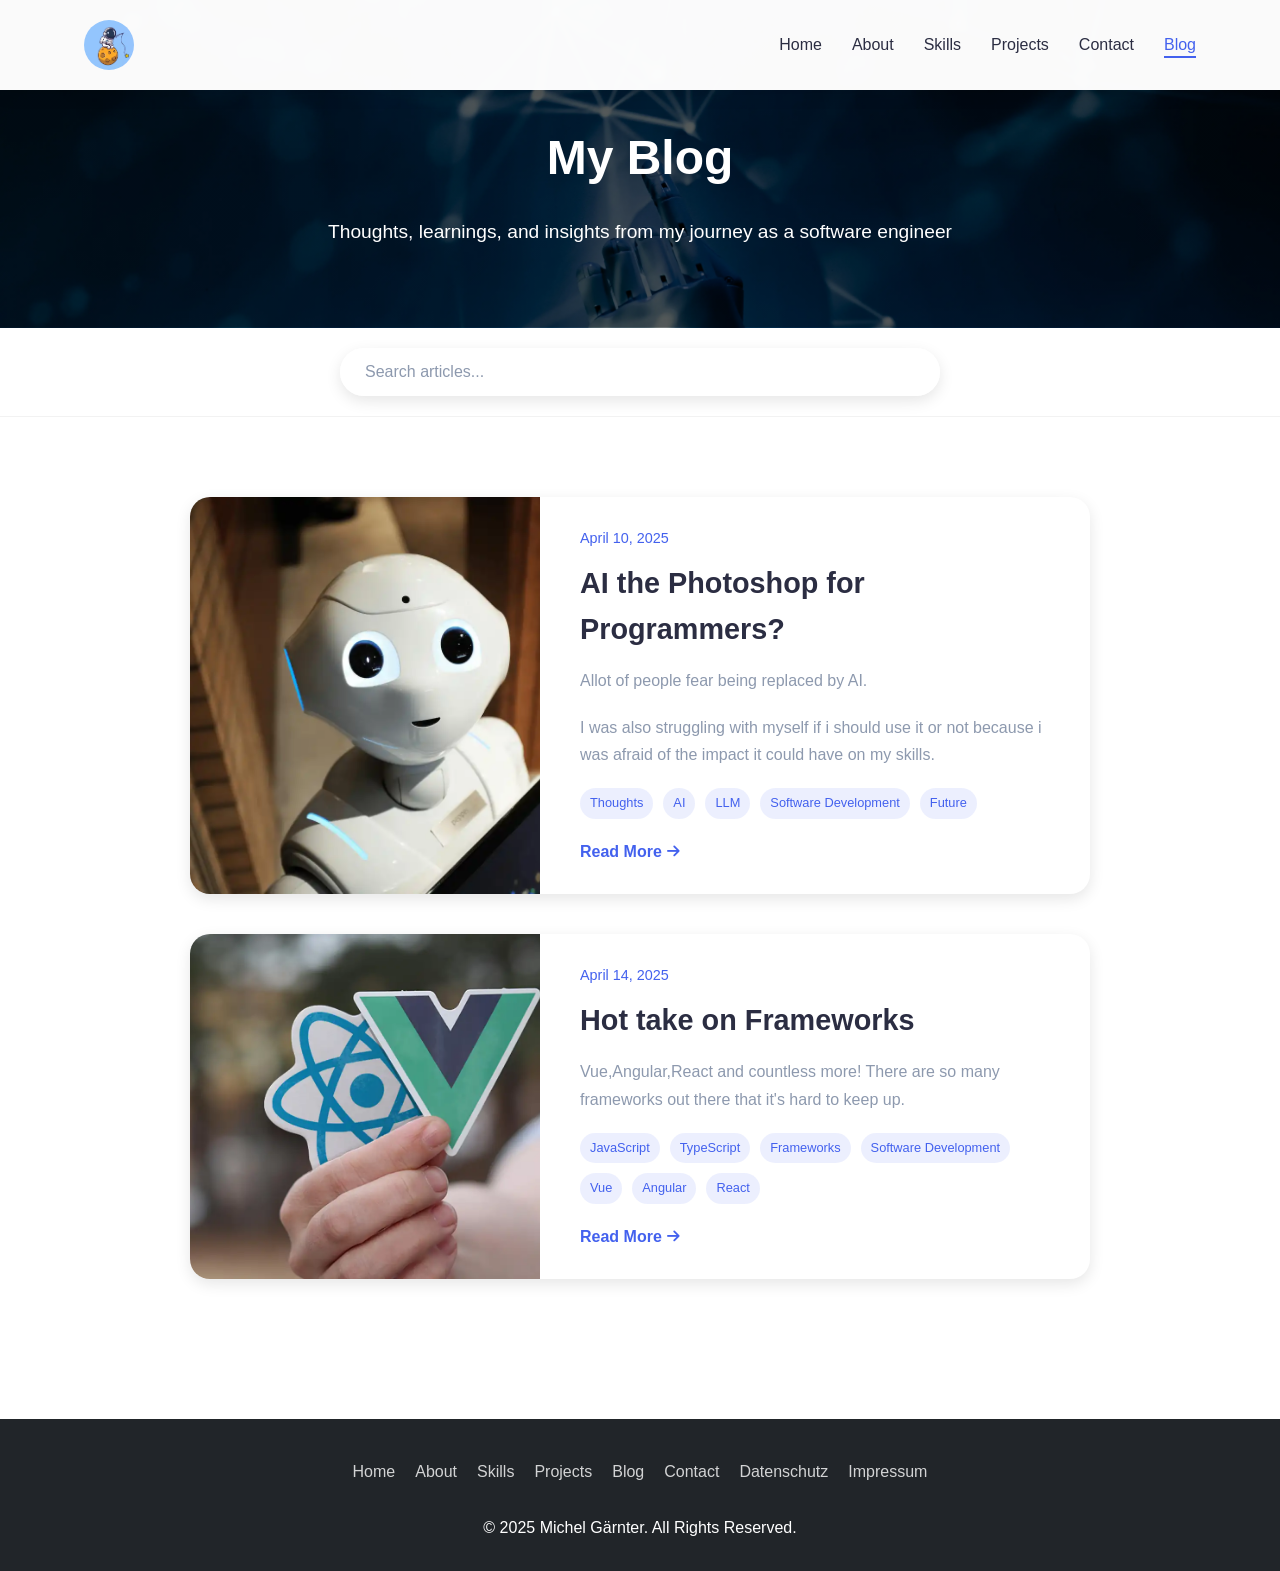
==== pages/blog.html @ 0a462113 "Upload / Init" ====
<!DOCTYPE html>
<html lang="en">
<head>
    <meta charset="UTF-8">
    <meta name="viewport" content="width=device-width, initial-scale=1.0">
    <title>Blog | Michel Gärnter | Software Engineer</title>
    <link rel="stylesheet" href="../css/styles.css">
    <link rel="stylesheet" href="https://cdnjs.cloudflare.com/ajax/libs/font-awesome/6.4.2/css/all.min.css">
</head>
<body>
    <header>
        <div class="container">
            <nav>
                <div class="logo"></div>
                <ul class="nav-links">
                    <li><a href="../index.html#home">Home</a></li>
                    <li><a href="../index.html#about">About</a></li>
                    <li><a href="../index.html#skills">Skills</a></li>
                    <li><a href="../index.html#projects">Projects</a></li>
                    <li><a href="../index.html#contact">Contact</a></li>
                    <li><a href="blog.html" class="active">Blog</a></li>
                </ul>
                <div class="hamburger">
                    <span></span>
                    <span></span>
                    <span></span>
                </div>
            </nav>
        </div>
    </header>

    <section class="blog-header">
        <div class="container">
            <h1>My Blog</h1>
            <p>Thoughts, learnings, and insights from my journey as a software engineer</p>
        </div>
    </section>

    <section class="blog-search">
        <div class="container">
            <div class="search-container">
                <input type="text" placeholder="Search articles..." class="search-input">
            </div>
        </div>
    </section>

    <section class="blog-container">
        <div class="container">
            <div class="blog-grid">
                
                <div class="blog-card">
                    <div class="blog-image">
                        <img src="../img/robot.webp" alt="Blog Post 1">
                    </div>
                    <div class="blog-content">
                        <span class="blog-date">April 10, 2025</span>
                        <h3>AI the Photoshop for Programmers?</h3>
                        <p>Allot of people fear being replaced by AI.</p>
                        <p>
                            I was also struggling with myself if i should use it or not
                            because i was afraid of the impact it could have on my skills.
                        </p>
                        <div class="blog-tags">
                            <span>Thoughts</span>
                            <span>AI</span>
                            <span>LLM</span>
                            <span>Software Development</span>
                            <span>Future</span>
                        </div>
                        <a href="blogpost/ai_the_photoshop_for_programmers.html" class="read-more">Read More <i class="fas fa-arrow-right"></i></a>
                    </div>
                </div>

                <div class="blog-card">
                    <div class="blog-image">
                        <img src="../img/frameworks.webp" alt="Frameworks">
                    </div>
                    <div class="blog-content">
                        <span class="blog-date">April 14, 2025</span>
                        <h3>Hot take on Frameworks</h3>
                        <p>Vue,Angular,React and countless more! There are so many frameworks out there that it's hard to keep up.</p>
                        <div class="blog-tags">
                            <span>JavaScript</span>
                            <span>TypeScript</span>
                            <span>Frameworks</span>
                            <span>Software Development</span>
                            <span>Vue</span>
                            <span>Angular</span>
                            <span>React</span>
                        </div>
                        <a href="blogpost/hot_take_on_frameworks.html" class="read-more">Read More <i class="fas fa-arrow-right"></i></a>
                    </div>
                </div>

            </div>
        </div>
    </section>
    <footer>
        <div class="container">
            <div class="footer-content">
                <div class="footer-links">
                    <a href="../index.html#home">Home</a>
                    <a href="../index.html#about">About</a>
                    <a href="../index.html#skills">Skills</a>
                    <a href="../index.html#projects">Projects</a>
                    <a href="blog.html">Blog</a>
                    <a href="../index.html#contact">Contact</a>
                    <a href="datenschutz.html">Datenschutz</a>
                    <a href="impressum.html">Impressum</a>
                </div>
                <p>&copy; 2025 Michel Gärnter. All Rights Reserved.</p>
            </div>
        </div>
    </footer>

    <script src="script.js"></script>
</body>
</html>
---- css/styles.css ----
/* General Styles */
:root {
    --primary-color: #4361ee;
    --secondary-color: #3a0ca3;
    --text-color: #2b2d42;
    --light-text: #8d99ae;
    --light-bg: #f8f9fa;
    --dark-bg: #212529;
    --white: #ffffff;
    --shadow: 0 5px 15px rgba(0, 0, 0, 0.1);
    --transition: all 0.3s ease;
}

* {
    margin: 0;
    padding: 0;
    box-sizing: border-box;
}

html {
    scroll-behavior: smooth;
}

body {
    font-family: 'Inter', 'Segoe UI', Roboto, -apple-system, BlinkMacSystemFont, sans-serif;
    line-height: 1.6;
    color: var(--text-color);
    background-color: var(--white);
}

.container {
    width: 90%;
    max-width: 1200px;
    margin: 0 auto;
    padding: 0 20px;
}

.section-title {
    text-align: center;
    margin-bottom: 3rem;
    font-size: 2.5rem;
    position: relative;
    padding-bottom: 15px;
}

.section-title::after {
    content: '';
    position: absolute;
    bottom: 0;
    left: 50%;
    transform: translateX(-50%);
    width: 80px;
    height: 4px;
    background: var(--primary-color);
    border-radius: 2px;
}

section {
    padding: 100px 0;
}

a {
    text-decoration: none;
    color: inherit;
}

ul {
    list-style: none;
}

img {
    max-width: 100%;
    height: auto;
    display: block;
}

.btn {
    display: inline-block;
    padding: 12px 24px;
    border-radius: 50px;
    font-weight: 600;
    transition: var(--transition);
    cursor: pointer;
    text-align: center;
}

.primary-btn {
    background-color: var(--primary-color);
    color: var(--white);
    border: 2px solid var(--primary-color);
}

.primary-btn:hover {
    background-color: transparent;
    color: var(--primary-color);
}

.secondary-btn {
    background-color: transparent;
    color: var(--white);
    border: 2px solid var(--white);
}

.secondary-btn:hover {
    background-color: var(--white);
    color: var(--primary-color);
}

.small-btn {
    padding: 8px 16px;
    font-size: 0.9rem;
}

/* Header */
header {
    position: fixed;
    top: 0;
    left: 0;
    width: 100%;
    background-color: rgba(255, 255, 255, 0.98);
    box-shadow: var(--shadow);
    z-index: 1000;
}

nav {
    display: flex;
    justify-content: space-between;
    align-items: center;
    padding: 20px 0;
}

.logo {
    width: 50px;
    height: 50px;
    border-radius: 50%;
    background-image: url('../img/icon.webp');
    background-size: cover;
    background-position: center;
    background-repeat: no-repeat;
}

.nav-links {
    display: flex;
    gap: 30px;
}

.nav-links li a {
    font-weight: 500;
    position: relative;
}

.nav-links li a::after {
    content: '';
    position: absolute;
    bottom: -5px;
    left: 0;
    width: 0;
    height: 2px;
    background-color: var(--primary-color);
    transition: var(--transition);
}

.nav-links li a:hover::after,
.nav-links li a.active::after {
    width: 100%;
}

.nav-links li a.active {
    color: var(--primary-color);
}

.hamburger {
    display: none;
    flex-direction: column;
    cursor: pointer;
}

.hamburger span {
    width: 25px;
    height: 3px;
    background-color: var(--text-color);
    margin: 2px 0;
    transition: var(--transition);
}

/* Hero Section */
.hero {
    min-height: 100vh;
    display: flex;
    align-items: center;
    background: linear-gradient(rgba(0, 0, 0, 0.6), rgba(0, 0, 0, 0.6)), url('../img/hero-background.webp');
    background-size: cover;
    background-position: center;
    padding-top: 80px;
    color: var(--white);
}

.hero-content {
    max-width: 800px;
    margin: 0 auto;
    text-align: center;
}

.hero h1 {
    font-size: 4rem;
    margin-bottom: 10px;
    color: var(--white);
}

.hero h2 {
    font-size: 2rem;
    margin-bottom: 20px;
    color: var(--primary-color);
}

.hero p {
    font-size: 1.2rem;
    color: var(--white);
    margin-bottom: 40px;
}

.cta-buttons {
    display: flex;
    gap: 20px;
    justify-content: center;
}

/* About Section */
.about {
    background-color: var(--white);
}

.about-content {
    max-width: 800px;
    margin: 0 auto;
}

.about-text p {
    margin-bottom: 20px;
    color: var(--text-color);
    font-size: 1.1rem;
    line-height: 1.8;
}

.about-details {
    display: grid;
    grid-template-columns: repeat(3, 1fr);
    gap: 20px;
    margin-top: 40px;
}

.detail {
    display: flex;
    align-items: center;
    gap: 10px;
}

.detail i {
    color: var(--primary-color);
    font-size: 1.2rem;
}

/* Skills Section */
.skills {
    background-color: var(--light-bg);
}

.skills-container {
    display: grid;
    grid-template-columns: repeat(auto-fit, minmax(300px, 1fr));
    gap: 40px;
}

.skill-category h3 {
    margin-bottom: 20px;
    color: var(--secondary-color);
    font-size: 1.5rem;
}

.skill-items {
    display: flex;
    flex-direction: column;
    gap: 20px;
}

.skill-item {
    display: flex;
    flex-direction: column;
    gap: 5px;
}

.skill-item span {
    font-weight: 500;
}

.progress-bar {
    height: 10px;
    background-color: rgba(67, 97, 238, 0.1);
    border-radius: 10px;
    overflow: hidden;
}

.progress {
    height: 100%;
    background-color: var(--primary-color);
    border-radius: 10px;
}

/* Projects Section */
.projects {
    background-color: var(--white);
}

.projects-grid {
    display: grid;
    grid-template-columns: repeat(auto-fill, minmax(350px, 1fr));
    gap: 40px;
}

.project-card {
    background-color: var(--white);
    border-radius: 20px;
    overflow: hidden;
    box-shadow: var(--shadow);
    transition: box-shadow 0.3s ease;
    display: flex;
    flex-direction: column;
}

.project-card:hover {
    box-shadow: 0 15px 30px rgba(0, 0, 0, 0.15);
}

.project-image {
    height: 200px;
    overflow: hidden;
}

.project-image img {
    width: 100%;
    height: 100%;
    object-fit: cover;
    object-position: top;
    transition: var(--transition);
}

.project-card:hover .project-image img {
    transform: scale(1.05);
}

.project-info {
    padding: 20px;
    display: flex;
    flex-direction: column;
    flex-grow: 1;
}

.project-info h3 {
    font-size: 1.5rem;
    margin-bottom: 10px;
    color: var(--text-color);
}

.project-info p {
    margin-bottom: 15px;
    color: var(--light-text);
}

.project-tags {
    display: flex;
    flex-wrap: wrap;
    gap: 10px;
    margin-bottom: 10px;
    margin-top: auto;
}

.project-tags span {
    background-color: rgba(67, 97, 238, 0.1);
    color: var(--primary-color);
    padding: 5px 10px;
    border-radius: 50px;
    font-size: 0.8rem;
    font-weight: 500;
}

.project-links {
    display: flex;
    gap: 10px;
    margin-bottom: 0;
}

/* Blog Section */
.blog-header {
    background: linear-gradient(rgba(0, 0, 0, 0.6), rgba(0, 0, 0, 0.6)), url('../img/hero-background.webp');
    background-size: cover;
    background-position: center;
    padding: 120px 0 80px;
    text-align: center;
    color: var(--white);
}

.blog-header h1 {
    font-size: 3rem;
    margin-bottom: 20px;
    color: var(--white);
}

.blog-header p {
    font-size: 1.2rem;
    color: var(--white);
    max-width: 700px;
    margin: 0 auto;
}

.blog-search {
    background-color: var(--white);
    padding: 20px 0;
    border-bottom: 1px solid rgba(0, 0, 0, 0.05);
}

.search-container {
    max-width: 600px;
    margin: 0 auto;
    box-shadow: var(--shadow);
    border-radius: 50px;
    overflow: hidden;
}

.search-input {
    width: 100%;
    padding: 15px 25px;
    border: none;
    font-size: 1rem;
    font-family: inherit;
    background-color: var(--white);
}

.search-input:focus {
    outline: none;
}

.search-input::placeholder {
    color: var(--light-text);
}

.search-button {
    background-color: var(--primary-color);
    color: var(--white);
    border: none;
    padding: 0 25px;
    cursor: pointer;
    transition: var(--transition);
}

.search-button:hover {
    background-color: var(--secondary-color);
}

.blog-container {
    padding: 80px 0;
}

.blog-grid {
    display: grid;
    grid-template-columns: 1fr;
    gap: 40px;
    margin-bottom: 60px;
    max-width: 900px;
    margin-left: auto;
    margin-right: auto;
}

.blog-card {
    background-color: var(--white);
    border-radius: 20px;
    overflow: hidden;
    box-shadow: var(--shadow);
    transition: var(--transition);
    display: grid;
    grid-template-columns: 350px 1fr;
    min-height: 300px;
}

.blog-card:hover {
    transform: translateY(-10px);
    box-shadow: 0 15px 30px rgba(0, 0, 0, 0.15);
}

.blog-image {
    height: 100%;
    overflow: hidden;
}

.blog-image img {
    width: 100%;
    height: 100%;
    object-fit: cover;
    transition: var(--transition);
}

.blog-card:hover .blog-image img {
    transform: scale(1.05);
}

.blog-content {
    padding: 30px 40px;
    display: flex;
    flex-direction: column;
    justify-content: center;
    min-height: 250px;
}

.blog-date {
    color: var(--primary-color);
    font-size: 0.9rem;
    font-weight: 500;
    margin-bottom: 10px;
    display: block;
}

.blog-content h3 {
    font-size: 1.8rem;
    margin-bottom: 15px;
    color: var(--text-color);
}

.blog-content p {
    color: var(--light-text);
    margin-bottom: 20px;
    line-height: 1.7;
}

.blog-tags {
    display: flex;
    flex-wrap: wrap;
    gap: 10px;
    margin-bottom: 20px;
}

.blog-tags span {
    background-color: rgba(67, 97, 238, 0.1);
    color: var(--primary-color);
    padding: 5px 10px;
    border-radius: 50px;
    font-size: 0.8rem;
    font-weight: 500;
}

.read-more {
    color: var(--primary-color);
    font-weight: 600;
    display: inline-flex;
    align-items: center;
    transition: var(--transition);
}

.read-more i {
    margin-left: 5px;
    font-size: 0.9rem;
    transition: var(--transition);
}

.read-more:hover {
    color: var(--secondary-color);
}

.read-more:hover i {
    transform: translateX(5px);
}

.pagination {
    display: flex;
    justify-content: center;
    gap: 10px;
}

.pagination-btn {
    width: 40px;
    height: 40px;
    display: flex;
    align-items: center;
    justify-content: center;
    border-radius: 50%;
    background-color: var(--white);
    color: var(--text-color);
    font-weight: 600;
    box-shadow: var(--shadow);
    transition: var(--transition);
}

.pagination-btn.active,
.pagination-btn:hover {
    background-color: var(--primary-color);
    color: var(--white);
}

/* Contact Section */
.contact {
    background-color: var(--light-bg);
}

.contact-container {
    display: flex;
    justify-content: center;
    align-items: center;
}

.contact-info {
    max-width: 600px;
    text-align: center;
}

.contact-info p {
    margin-bottom: 30px;
    color: var(--text-color);
}

.contact-methods {
    display: flex;
    flex-direction: column;
    gap: 20px;
    margin-bottom: 30px;
    align-items: center;
}

.contact-method {
    display: flex;
    align-items: center;
    gap: 15px;
}

.contact-method i {
    width: 40px;
    height: 40px;
    display: flex;
    align-items: center;
    justify-content: center;
    background-color: rgba(67, 97, 238, 0.1);
    color: var(--primary-color);
    border-radius: 50%;
    font-size: 1.2rem;
}

.social-links {
    display: flex;
    gap: 15px;
    justify-content: center;
}

.social-link {
    width: 45px;
    height: 45px;
    display: flex;
    align-items: center;
    justify-content: center;
    background-color: var(--white);
    color: var(--primary-color);
    border-radius: 50%;
    font-size: 1.5rem;
    transition: var(--transition);
    box-shadow: var(--shadow);
}

.social-link:hover {
    background-color: var(--primary-color);
    color: var(--white);
    transform: translateY(-5px);
}

.contact-form {
    background-color: var(--white);
    padding: 30px;
    border-radius: 20px;
    box-shadow: var(--shadow);
}

.form-group {
    margin-bottom: 20px;
}

.form-group input,
.form-group textarea {
    width: 100%;
    padding: 15px;
    border: 1px solid #e0e0e0;
    border-radius: 10px;
    font-size: 1rem;
    font-family: inherit;
    transition: var(--transition);
}

.form-group input:focus,
.form-group textarea:focus {
    outline: none;
    border-color: var(--primary-color);
    box-shadow: 0 0 0 3px rgba(67, 97, 238, 0.1);
}

.contact-link {
    color: var(--text-color);
    text-decoration: none;
    transition: var(--transition);
}

.contact-link:hover {
    color: var(--primary-color);
}

/* Footer */
footer {
    background-color: var(--dark-bg);
    color: var(--white);
    padding: 40px 0 30px;
    text-align: center;
}

.footer-content {
    display: flex;
    flex-direction: column;
    align-items: center;
    gap: 20px;
}

.footer-links {
    display: flex;
    gap: 20px;
    flex-wrap: wrap;
    justify-content: center;
    margin-bottom: 10px;
}

.footer-links a {
    color: var(--white);
    opacity: 0.8;
    transition: var(--transition);
}

.footer-links a:hover {
    opacity: 1;
    color: var(--primary-color);
}

/* Responsive Design */
@media (max-width: 992px) {
    /* Remove the contact-container rule since we don't have a grid anymore */
}

@media (max-width: 768px) {
    .nav-links {
        display: none;
    }
    
    .hamburger {
        display: flex;
    }
    
    .hero h1 {
        font-size: 3rem;
    }
    
    .hero h2 {
        font-size: 1.5rem;
    }
    
    .section-title {
        font-size: 2rem;
    }
    
    .cta-buttons {
        flex-direction: column;
        gap: 15px;
    }
    
    .cta-buttons .btn {
        width: 100%;
    }
    
    .skills-container {
        grid-template-columns: 1fr;
    }
    
    .projects-grid {
        grid-template-columns: 1fr;
    }
    
    .about-details {
        grid-template-columns: 1fr;
    }
    
    .blog-grid {
        grid-template-columns: 1fr;
    }
    
    .blog-card {
        grid-template-columns: 1fr;
    }
    
    .blog-image {
        height: 200px;
    }
    
    .blog-header h1 {
        font-size: 2.5rem;
    }
}

@media (max-width: 480px) {
    .hero h1 {
        font-size: 2.5rem;
    }
}

.copy-notification {
    position: fixed;
    bottom: 20px;
    right: 20px;
    background-color: var(--primary-color);
    color: var(--white);
    padding: 10px 20px;
    border-radius: 50px;
    box-shadow: var(--shadow);
    opacity: 0;
    transform: translateY(20px);
    transition: opacity 0.3s ease, transform 0.3s ease;
    z-index: 1000;
}

.copy-notification.show {
    opacity: 1;
    transform: translateY(0);
}

/* Privacy Policy Page */
.privacy-header {
    background: linear-gradient(rgba(0, 0, 0, 0.6), rgba(0, 0, 0, 0.6)), url('../img/hero-background.webp');
    background-size: cover;
    background-position: center;
    padding: 120px 0 80px;
    text-align: center;
    color: var(--white);
}

.privacy-header h1 {
    font-size: 3rem;
    margin-bottom: 20px;
    color: var(--white);
}

.privacy-header p {
    font-size: 1.2rem;
    color: var(--white);
    opacity: 0.9;
}

.privacy-content {
    padding: 80px 0;
    background-color: var(--white);
}

.privacy-section {
    margin-bottom: 40px;
}

.privacy-section h2 {
    color: var(--primary-color);
    margin-bottom: 20px;
    font-size: 1.8rem;
}

.privacy-section p {
    margin-bottom: 15px;
    line-height: 1.6;
}

.privacy-section ul {
    list-style-type: disc;
    padding-left: 20px;
    margin-bottom: 15px;
}

.privacy-section ul li {
    margin-bottom: 10px;
    line-height: 1.6;
}

/* Blog Post Page */
.blog-post {
    padding: 80px 0;
    background-color: var(--white);
}

.blog-post-content {
    max-width: 800px;
    margin: 0 auto;
}

.blog-post-image {
    margin-bottom: 40px;
    border-radius: 20px;
    overflow: hidden;
    box-shadow: var(--shadow);
}

.blog-post-image img {
    width: 100%;
    height: auto;
    display: block;
}

.blog-post-text {
    margin-bottom: 40px;
}

.blog-post-text p {
    margin-bottom: 20px;
    line-height: 1.8;
    color: var(--text-color);
}

.blog-post-text ul {
    margin-bottom: 20px;
    padding-left: 20px;
}

.blog-post-text ul li {
    margin-bottom: 10px;
    line-height: 1.6;
    display: flex;
    align-items: flex-start;
    gap: 10px;
}

.blog-post-text ul li i {
    color: var(--primary-color);
    margin-top: 4px;
    flex-shrink: 0;
}

.blog-post-tags {
    display: flex;
    flex-wrap: wrap;
    gap: 10px;
}

.blog-post-tags span {
    background-color: rgba(67, 97, 238, 0.1);
    color: var(--primary-color);
    padding: 5px 10px;
    border-radius: 50px;
    font-size: 0.9rem;
    font-weight: 500;
}

.blog-post-text h3 {
    color: var(--primary-color);
    margin: 30px 0 20px;
    font-size: 1.5rem;
}

.back-button {
    display: inline-flex;
    align-items: center;
    gap: 8px;
    color: var(--primary-color);
    text-decoration: none;
    font-weight: 500;
    margin-bottom: 30px;
    transition: var(--transition);
    background-color: rgba(67, 97, 238, 0.1);
    padding: 12px 20px;
    border-radius: 50px;
    box-shadow: 0 2px 5px rgba(0, 0, 0, 0.1);
}

.back-button:hover {
    color: var(--white);
    background-color: var(--primary-color);
    transform: translateX(-5px);
    box-shadow: 0 4px 8px rgba(0, 0, 0, 0.2);
}

.back-button i {
    font-size: 0.9rem;
}

/* Specific styling for the bottom back button */
.blog-post-tags + .back-button {
    display: block;
    text-align: center;
    margin: 40px auto;
    max-width: 200px;
}
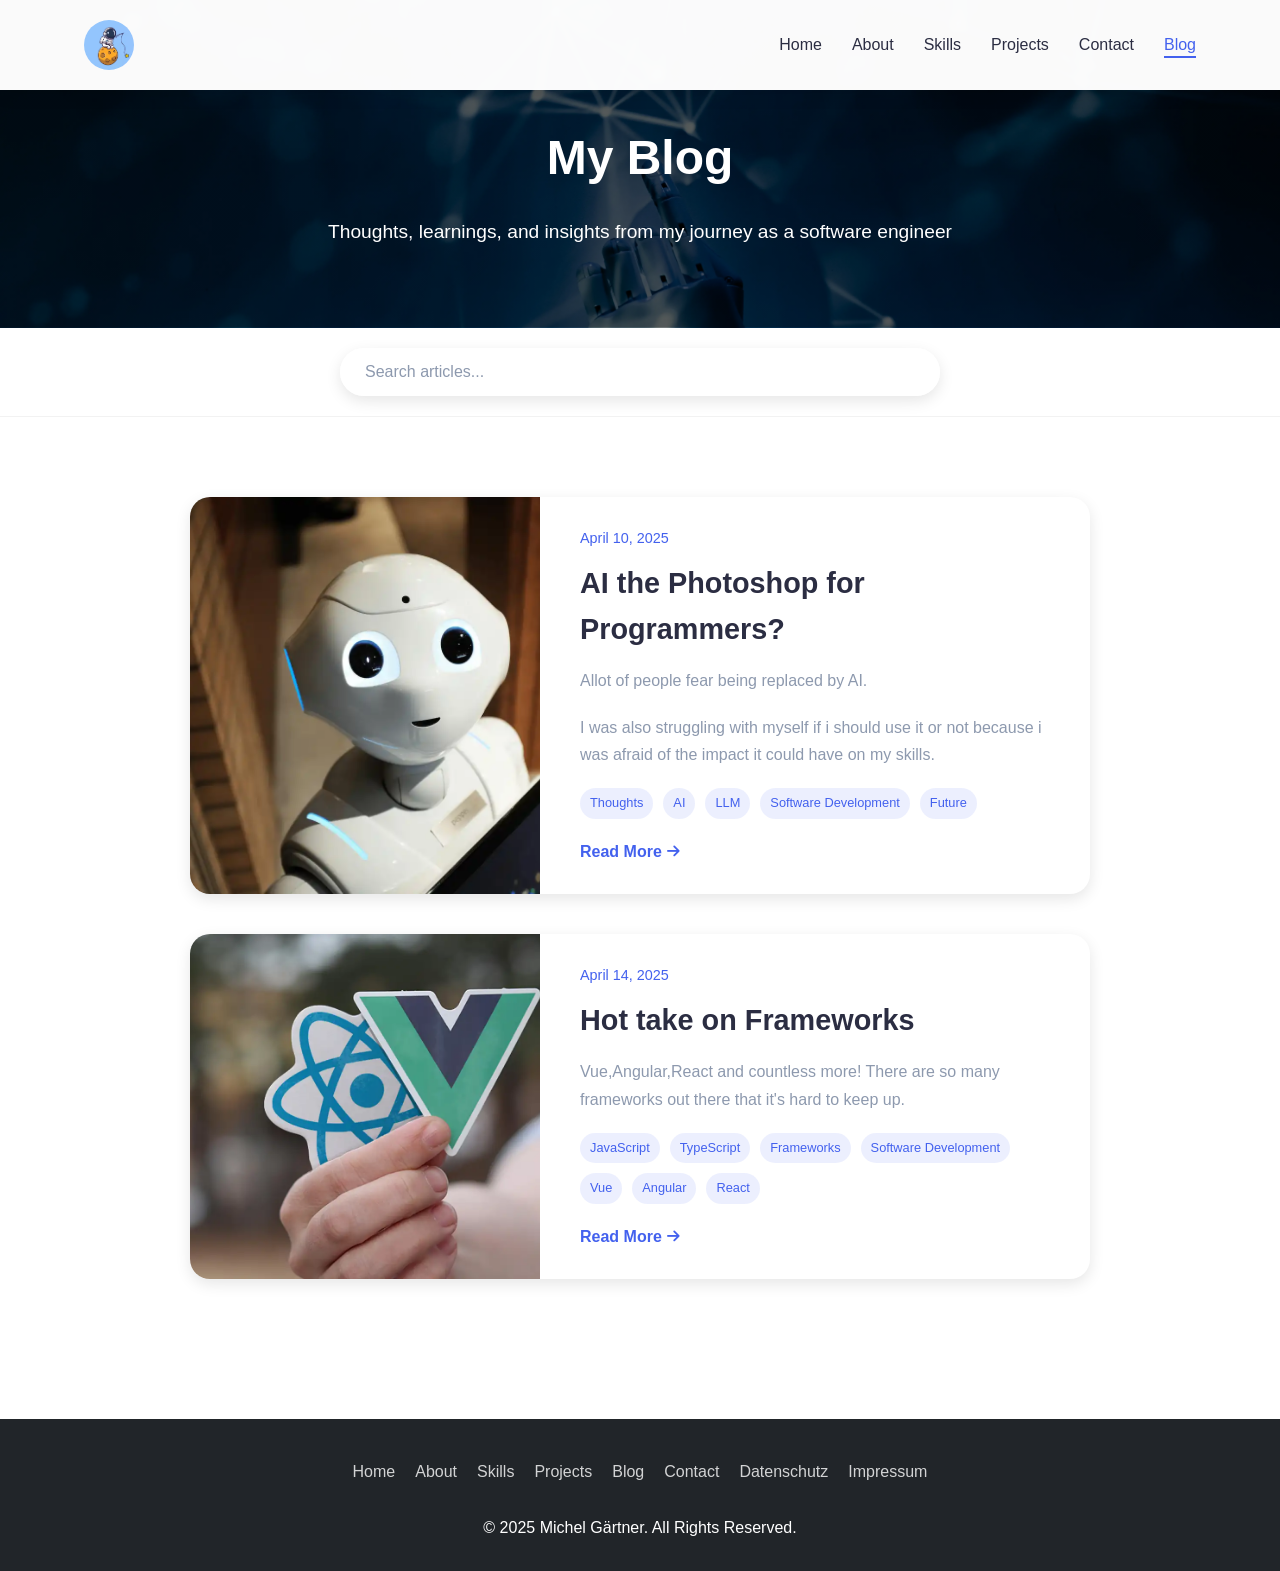
==== commit c3c643b5: "Refactor HTML structure and improve formatting across multiple pages for consistency and readability" ====
--- a/pages/blog.html
+++ b/pages/blog.html
@@ -1,118 +1,135 @@
 <!DOCTYPE html>
 <html lang="en">
-<head>
-    <meta charset="UTF-8">
-    <meta name="viewport" content="width=device-width, initial-scale=1.0">
-    <title>Blog | Michel Gärnter | Software Engineer</title>
-    <link rel="stylesheet" href="../css/styles.css">
-    <link rel="stylesheet" href="https://cdnjs.cloudflare.com/ajax/libs/font-awesome/6.4.2/css/all.min.css">
-</head>
-<body>
+  <head>
+    <meta charset="UTF-8" />
+    <meta name="viewport" content="width=device-width, initial-scale=1.0" />
+    <title>Blog | Michel Gärtner | Software Engineer</title>
+    <link rel="stylesheet" href="../css/styles.css" />
+    <link
+      rel="stylesheet"
+      href="https://cdnjs.cloudflare.com/ajax/libs/font-awesome/6.4.2/css/all.min.css"
+    />
+  </head>
+  <body>
     <header>
-        <div class="container">
-            <nav>
-                <div class="logo"></div>
-                <ul class="nav-links">
-                    <li><a href="../index.html#home">Home</a></li>
-                    <li><a href="../index.html#about">About</a></li>
-                    <li><a href="../index.html#skills">Skills</a></li>
-                    <li><a href="../index.html#projects">Projects</a></li>
-                    <li><a href="../index.html#contact">Contact</a></li>
-                    <li><a href="blog.html" class="active">Blog</a></li>
-                </ul>
-                <div class="hamburger">
-                    <span></span>
-                    <span></span>
-                    <span></span>
-                </div>
-            </nav>
-        </div>
+      <div class="container">
+        <nav>
+          <div class="logo"></div>
+          <ul class="nav-links">
+            <li><a href="../index.html#home">Home</a></li>
+            <li><a href="../index.html#about">About</a></li>
+            <li><a href="../index.html#skills">Skills</a></li>
+            <li><a href="../index.html#projects">Projects</a></li>
+            <li><a href="../index.html#contact">Contact</a></li>
+            <li><a href="blog.html" class="active">Blog</a></li>
+          </ul>
+          <div class="hamburger">
+            <span></span>
+            <span></span>
+            <span></span>
+          </div>
+        </nav>
+      </div>
     </header>
 
     <section class="blog-header">
-        <div class="container">
-            <h1>My Blog</h1>
-            <p>Thoughts, learnings, and insights from my journey as a software engineer</p>
-        </div>
+      <div class="container">
+        <h1>My Blog</h1>
+        <p>
+          Thoughts, learnings, and insights from my journey as a software
+          engineer
+        </p>
+      </div>
     </section>
 
     <section class="blog-search">
-        <div class="container">
-            <div class="search-container">
-                <input type="text" placeholder="Search articles..." class="search-input">
-            </div>
+      <div class="container">
+        <div class="search-container">
+          <input
+            type="text"
+            placeholder="Search articles..."
+            class="search-input"
+          />
         </div>
+      </div>
     </section>
 
     <section class="blog-container">
-        <div class="container">
-            <div class="blog-grid">
-                
-                <div class="blog-card">
-                    <div class="blog-image">
-                        <img src="../img/robot.webp" alt="Blog Post 1">
-                    </div>
-                    <div class="blog-content">
-                        <span class="blog-date">April 10, 2025</span>
-                        <h3>AI the Photoshop for Programmers?</h3>
-                        <p>Allot of people fear being replaced by AI.</p>
-                        <p>
-                            I was also struggling with myself if i should use it or not
-                            because i was afraid of the impact it could have on my skills.
-                        </p>
-                        <div class="blog-tags">
-                            <span>Thoughts</span>
-                            <span>AI</span>
-                            <span>LLM</span>
-                            <span>Software Development</span>
-                            <span>Future</span>
-                        </div>
-                        <a href="blogpost/ai_the_photoshop_for_programmers.html" class="read-more">Read More <i class="fas fa-arrow-right"></i></a>
-                    </div>
-                </div>
+      <div class="container">
+        <div class="blog-grid">
+          <div class="blog-card">
+            <div class="blog-image">
+              <img src="../img/robot.webp" alt="Blog Post 1" />
+            </div>
+            <div class="blog-content">
+              <span class="blog-date">April 10, 2025</span>
+              <h3>AI the Photoshop for Programmers?</h3>
+              <p>Allot of people fear being replaced by AI.</p>
+              <p>
+                I was also struggling with myself if i should use it or not
+                because i was afraid of the impact it could have on my skills.
+              </p>
+              <div class="blog-tags">
+                <span>Thoughts</span>
+                <span>AI</span>
+                <span>LLM</span>
+                <span>Software Development</span>
+                <span>Future</span>
+              </div>
+              <a
+                href="blogpost/ai_the_photoshop_for_programmers.html"
+                class="read-more"
+                >Read More <i class="fas fa-arrow-right"></i
+              ></a>
+            </div>
+          </div>
 
-                <div class="blog-card">
-                    <div class="blog-image">
-                        <img src="../img/frameworks.webp" alt="Frameworks">
-                    </div>
-                    <div class="blog-content">
-                        <span class="blog-date">April 14, 2025</span>
-                        <h3>Hot take on Frameworks</h3>
-                        <p>Vue,Angular,React and countless more! There are so many frameworks out there that it's hard to keep up.</p>
-                        <div class="blog-tags">
-                            <span>JavaScript</span>
-                            <span>TypeScript</span>
-                            <span>Frameworks</span>
-                            <span>Software Development</span>
-                            <span>Vue</span>
-                            <span>Angular</span>
-                            <span>React</span>
-                        </div>
-                        <a href="blogpost/hot_take_on_frameworks.html" class="read-more">Read More <i class="fas fa-arrow-right"></i></a>
-                    </div>
-                </div>
-
+          <div class="blog-card">
+            <div class="blog-image">
+              <img src="../img/frameworks.webp" alt="Frameworks" />
             </div>
+            <div class="blog-content">
+              <span class="blog-date">April 14, 2025</span>
+              <h3>Hot take on Frameworks</h3>
+              <p>
+                Vue,Angular,React and countless more! There are so many
+                frameworks out there that it's hard to keep up.
+              </p>
+              <div class="blog-tags">
+                <span>JavaScript</span>
+                <span>TypeScript</span>
+                <span>Frameworks</span>
+                <span>Software Development</span>
+                <span>Vue</span>
+                <span>Angular</span>
+                <span>React</span>
+              </div>
+              <a href="blogpost/hot_take_on_frameworks.html" class="read-more"
+                >Read More <i class="fas fa-arrow-right"></i
+              ></a>
+            </div>
+          </div>
         </div>
+      </div>
     </section>
     <footer>
-        <div class="container">
-            <div class="footer-content">
-                <div class="footer-links">
-                    <a href="../index.html#home">Home</a>
-                    <a href="../index.html#about">About</a>
-                    <a href="../index.html#skills">Skills</a>
-                    <a href="../index.html#projects">Projects</a>
-                    <a href="blog.html">Blog</a>
-                    <a href="../index.html#contact">Contact</a>
-                    <a href="datenschutz.html">Datenschutz</a>
-                    <a href="impressum.html">Impressum</a>
-                </div>
-                <p>&copy; 2025 Michel Gärnter. All Rights Reserved.</p>
-            </div>
+      <div class="container">
+        <div class="footer-content">
+          <div class="footer-links">
+            <a href="../index.html#home">Home</a>
+            <a href="../index.html#about">About</a>
+            <a href="../index.html#skills">Skills</a>
+            <a href="../index.html#projects">Projects</a>
+            <a href="blog.html">Blog</a>
+            <a href="../index.html#contact">Contact</a>
+            <a href="datenschutz.html">Datenschutz</a>
+            <a href="impressum.html">Impressum</a>
+          </div>
+          <p>&copy; 2025 Michel Gärtner. All Rights Reserved.</p>
         </div>
+      </div>
     </footer>
 
-    <script src="script.js"></script>
-</body>
+    <script src="../js/script.js"></script>
+  </body>
 </html>
--- a/css/styles.css
+++ b/css/styles.css
@@ -309,84 +309,137 @@
 /* Projects Section */
 .projects {
     background-color: var(--white);
+    padding: 100px 0;
 }
 
 .projects-grid {
     display: grid;
-    grid-template-columns: repeat(auto-fill, minmax(350px, 1fr));
-    gap: 40px;
+    grid-template-columns: repeat(2, 1fr);
+    gap: 30px;
+    margin-top: 50px;
+    max-width: 900px;
+    margin-left: auto;
+    margin-right: auto;
 }
 
 .project-card {
     background-color: var(--white);
-    border-radius: 20px;
+    border-radius: 15px;
     overflow: hidden;
-    box-shadow: var(--shadow);
-    transition: box-shadow 0.3s ease;
+    box-shadow: 0 5px 15px rgba(0, 0, 0, 0.1);
+    transition: all 0.3s ease;
     display: flex;
     flex-direction: column;
+    position: relative;
 }
 
 .project-card:hover {
+    transform: translateY(-10px);
     box-shadow: 0 15px 30px rgba(0, 0, 0, 0.15);
 }
 
 .project-image {
-    height: 200px;
+    position: relative;
+    height: 250px;
     overflow: hidden;
+}
+
+.project-image::before {
+    content: '';
+    position: absolute;
+    top: 0;
+    left: 0;
+    width: 100%;
+    height: 100%;
+    background: linear-gradient(to bottom, rgba(0,0,0,0) 0%, rgba(0,0,0,0.7) 100%);
+    z-index: 1;
+    opacity: 0;
+    transition: opacity 0.3s ease;
+}
+
+.project-card:hover .project-image::before {
+    opacity: 1;
 }
 
 .project-image img {
     width: 100%;
     height: 100%;
     object-fit: cover;
-    object-position: top;
-    transition: var(--transition);
+    transition: transform 0.5s ease;
 }
 
 .project-card:hover .project-image img {
-    transform: scale(1.05);
+    transform: scale(1.1);
 }
 
 .project-info {
-    padding: 20px;
+    padding: 25px;
     display: flex;
     flex-direction: column;
     flex-grow: 1;
+    background-color: var(--white);
 }
 
 .project-info h3 {
     font-size: 1.5rem;
-    margin-bottom: 10px;
+    margin-bottom: 15px;
     color: var(--text-color);
+    font-weight: 600;
 }
 
 .project-info p {
-    margin-bottom: 15px;
+    margin-bottom: 20px;
     color: var(--light-text);
+    line-height: 1.6;
+    font-size: 1rem;
 }
 
 .project-tags {
     display: flex;
     flex-wrap: wrap;
-    gap: 10px;
-    margin-bottom: 10px;
+    gap: 8px;
+    margin-bottom: 20px;
     margin-top: auto;
 }
 
 .project-tags span {
     background-color: rgba(67, 97, 238, 0.1);
     color: var(--primary-color);
-    padding: 5px 10px;
+    padding: 6px 12px;
     border-radius: 50px;
-    font-size: 0.8rem;
+    font-size: 0.85rem;
     font-weight: 500;
+    transition: all 0.3s ease;
+}
+
+.project-tags span:hover {
+    background-color: var(--primary-color);
+    color: var(--white);
 }
 
 .project-links {
     display: flex;
-    gap: 10px;
-    margin-bottom: 0;
+    gap: 15px;
+    margin-top: auto;
+}
+
+.project-links .btn {
+    flex: 1;
+    display: flex;
+    align-items: center;
+    justify-content: center;
+    gap: 8px;
+    padding: 10px 20px;
+    font-size: 0.9rem;
+    transition: all 0.3s ease;
+}
+
+.project-links .btn i {
+    font-size: 1rem;
+}
+
+.project-links .btn:hover {
+    transform: translateY(-2px);
 }
 
 /* Blog Section */
@@ -781,6 +834,8 @@
     
     .projects-grid {
         grid-template-columns: 1fr;
+        max-width: 500px;
+        gap: 25px;
     }
     
     .about-details {
@@ -797,6 +852,23 @@
     
     .blog-image {
         height: 200px;
+    }
+    
+    .project-image {
+        height: 200px;
+    }
+    
+    .project-info {
+        padding: 20px;
+    }
+    
+    .project-info h3 {
+        font-size: 1.3rem;
+    }
+    
+    .project-tags span {
+        font-size: 0.8rem;
+        padding: 5px 10px;
     }
     
     .blog-header h1 {
